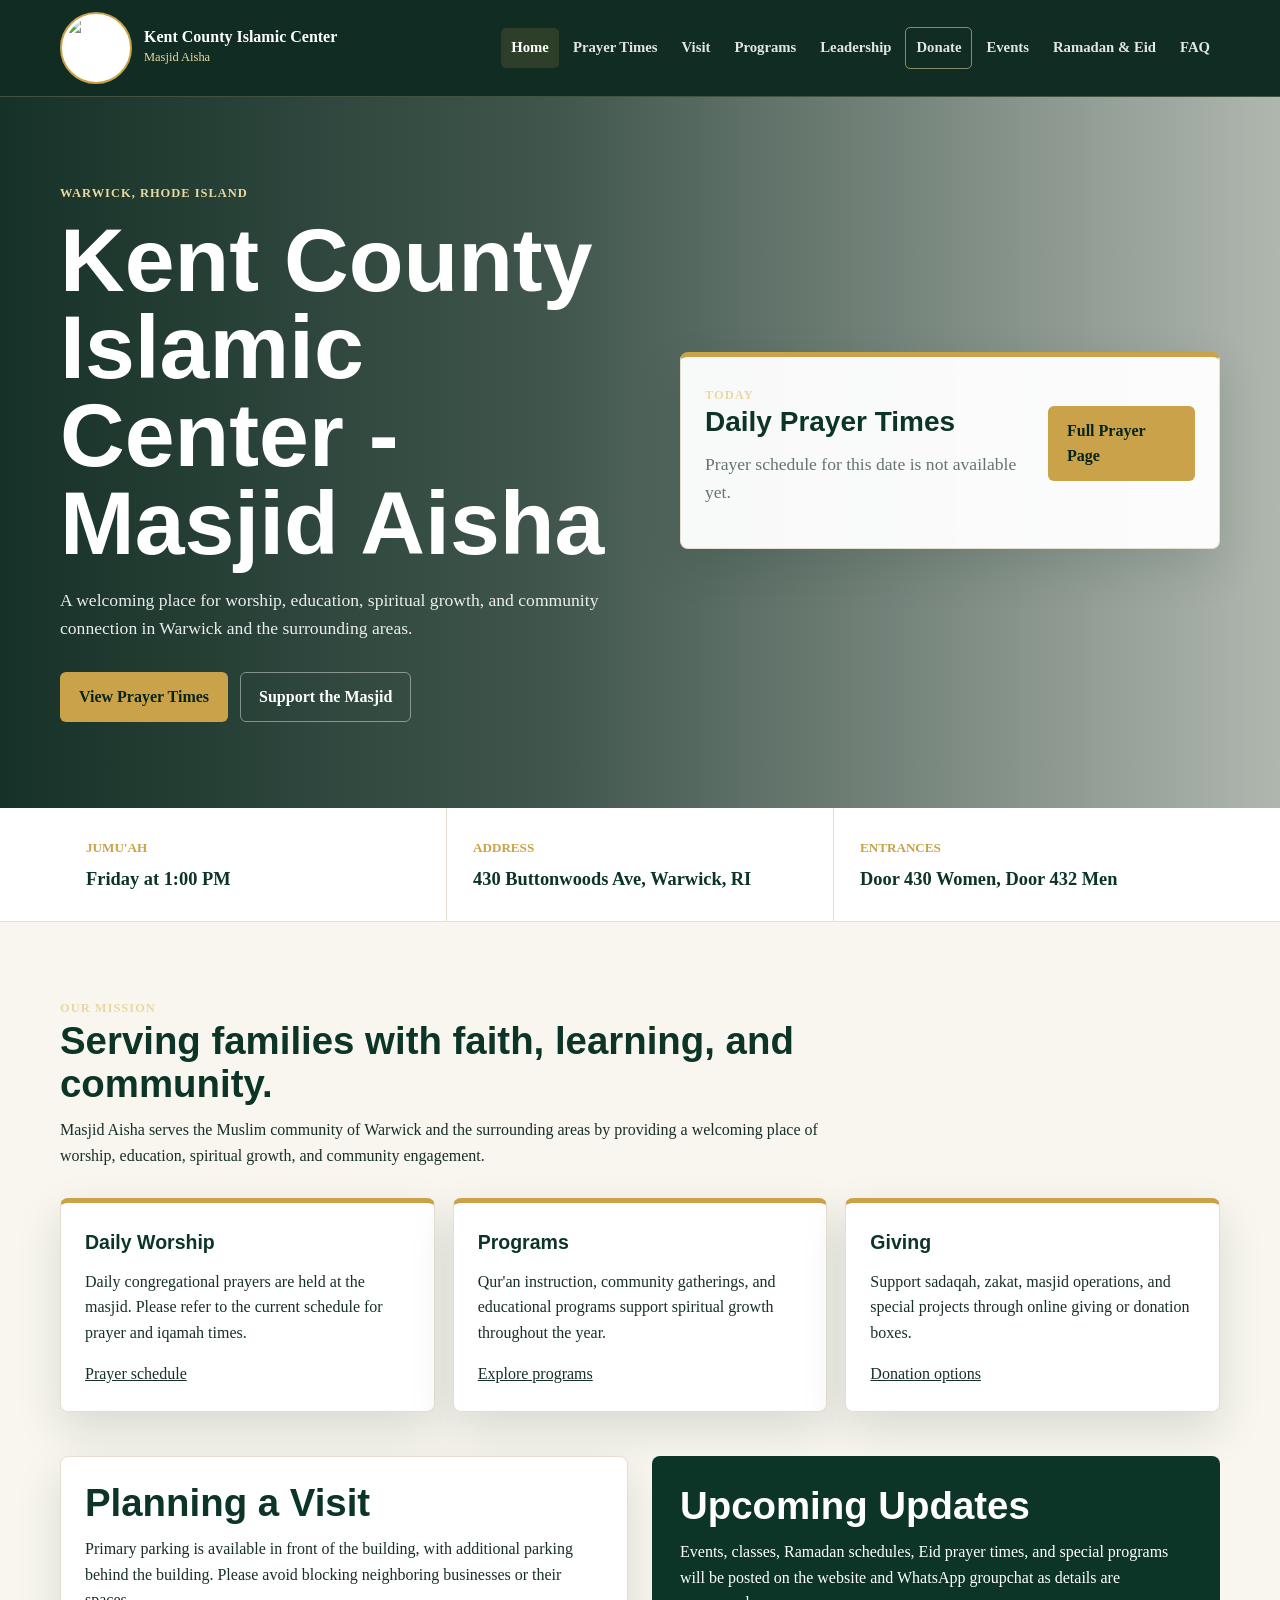
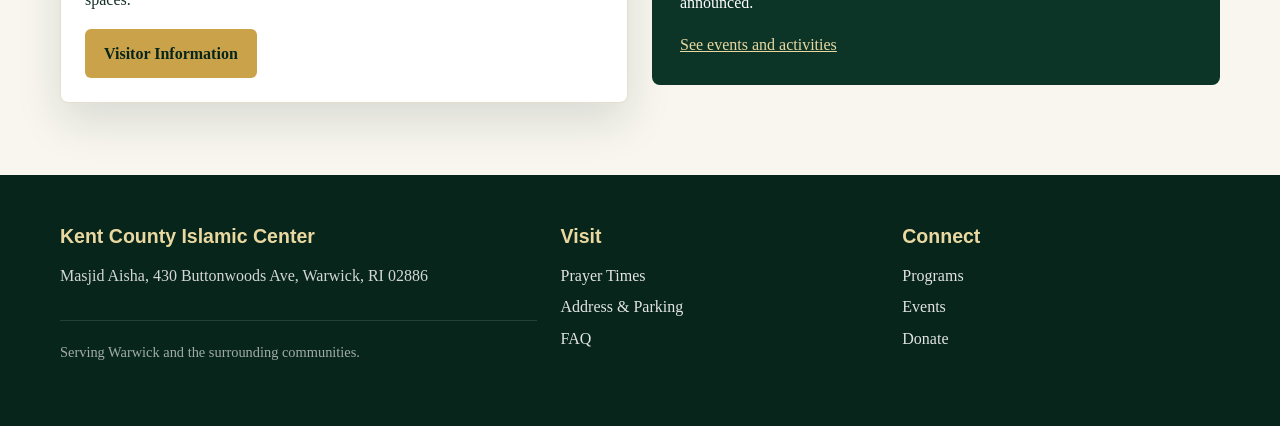
==== index.html @ 5224bf66 "Add files via upload" ====
<!DOCTYPE html>
<html lang="en">
<head>
  <meta charset="UTF-8">
  <meta name="viewport" content="width=device-width, initial-scale=1.0">
  <title>Kent County Islamic Center - Masjid Aisha</title>
  <link rel="stylesheet" href="styles.css">
</head>
<body>
  <header class="site-header">
    <div class="nav-wrap">
      <a class="brand" href="index.html">
        <img class="brand-logo" src="assets/kcic-logo.jpg" alt="Kent County Islamic Center Masjid Aisha logo">
        <span class="brand-text"><strong>Kent County Islamic Center</strong><span>Masjid Aisha</span></span>
      </a>
      <input class="nav-toggle" id="nav-toggle" type="checkbox">
      <label class="menu-button" for="nav-toggle" aria-label="Open navigation"><span></span></label>
      <nav class="main-nav">
        <a class="active" href="index.html">Home</a>
        <a href="prayer-times.html">Prayer Times</a>
        <a href="visit.html">Visit</a>
        <a href="programs.html">Programs</a>
        <a href="leadership.html">Leadership</a>
        <a class="donate-link" href="donate.html">Donate</a>
        <a href="events.html">Events</a>
        <a href="ramadan-eid.html">Ramadan & Eid</a>
        <a href="faq.html">FAQ</a>
      </nav>
    </div>
  </header>

  <main>
    <section class="hero">
      <div class="hero-inner">
        <div class="hero-copy">
          <span class="eyebrow">Warwick, Rhode Island</span>
          <h1>Kent County Islamic Center - Masjid Aisha</h1>
          <p>A welcoming place for worship, education, spiritual growth, and community connection in Warwick and the surrounding areas.</p>
          <div class="actions">
            <a class="button primary" href="prayer-times.html">View Prayer Times</a>
            <a class="button secondary" href="donate.html">Support the Masjid</a>
          </div>
        </div>
        <div class="home-prayer-card hero-prayer-card card accent">
          <div class="home-prayer-heading">
            <div>
              <span class="eyebrow">Today</span>
              <h2 id="home-prayer-title">Daily Prayer Times</h2>
              <p id="home-prayer-status">Loading today's prayer schedule...</p>
            </div>
            <a class="button primary" href="prayer-times.html">Full Prayer Page</a>
          </div>
          <div id="home-prayer-rows" class="home-prayer-rows" aria-live="polite"></div>
        </div>
      </div>
    </section>

    <section class="quick-strip">
      <div class="quick-grid">
        <div class="quick-item"><span>Jumu'ah</span><strong>Friday at 1:00 PM</strong></div>
        <div class="quick-item"><span>Address</span><strong>430 Buttonwoods Ave, Warwick, RI</strong></div>
        <div class="quick-item"><span>Entrances</span><strong>Door 430 Women, Door 432 Men</strong></div>
      </div>
    </section>

    <section class="section home-overview-section">
      <div class="section-header">
        <span class="eyebrow">Our Mission</span>
        <h2>Serving families with faith, learning, and community.</h2>
        <p>Masjid Aisha serves the Muslim community of Warwick and the surrounding areas by providing a welcoming place of worship, education, spiritual growth, and community engagement.</p>
      </div>
      <div class="grid">
        <article class="card accent">
          <h3>Daily Worship</h3>
          <p>Daily congregational prayers are held at the masjid. Please refer to the current schedule for prayer and iqamah times.</p>
          <a href="prayer-times.html">Prayer schedule</a>
        </article>
        <article class="card accent">
          <h3>Programs</h3>
          <p>Qur'an instruction, community gatherings, and educational programs support spiritual growth throughout the year.</p>
          <a href="programs.html">Explore programs</a>
        </article>
        <article class="card accent">
          <h3>Giving</h3>
          <p>Support sadaqah, zakat, masjid operations, and special projects through online giving or donation boxes.</p>
          <a href="donate.html">Donation options</a>
        </article>
      </div>
    </section>

    <section class="section two-col home-followup-section">
      <div class="card">
        <h2>Planning a Visit</h2>
        <p>Primary parking is available in front of the building, with additional parking behind the building. Please avoid blocking neighboring businesses or their spaces.</p>
        <a class="button primary" href="visit.html">Visitor Information</a>
      </div>
      <div class="callout">
        <h2>Upcoming Updates</h2>
        <p>Events, classes, Ramadan schedules, Eid prayer times, and special programs will be posted on the website and WhatsApp groupchat as details are announced.</p>
        <a href="events.html">See events and activities</a>
      </div>
    </section>
  </main>

  <footer class="site-footer">
    <div class="footer-inner">
      <div>
        <h3>Kent County Islamic Center</h3>
        <p>Masjid Aisha, 430 Buttonwoods Ave, Warwick, RI 02886</p>
        <p class="fine-print">Serving Warwick and the surrounding communities.</p>
      </div>
      <div>
        <h3>Visit</h3>
        <a href="prayer-times.html">Prayer Times</a>
        <a href="visit.html">Address & Parking</a>
        <a href="faq.html">FAQ</a>
      </div>
      <div>
        <h3>Connect</h3>
        <a href="programs.html">Programs</a>
        <a href="events.html">Events</a>
        <a href="donate.html">Donate</a>
      </div>
    </div>
  </footer>
  <script src="prayer-schedule.js"></script>
  <script>
    function homePrayerRow(prayer, activeName) {
      const iqamah = prayer.iqamah || "-";
      const sunrise = prayer.sunrise ? `<span>Sunrise: ${prayer.sunrise}</span>` : "";
      const active = prayer.name === activeName ? "active-home-prayer-row" : "";
      return `
        <div class="home-prayer-row ${active}">
          <strong>${prayer.name}</strong>
          <span>Adhan: ${prayer.adhan}</span>
          <span>Iqamah: ${iqamah}</span>
          ${sunrise}
        </div>
      `;
    }

    function renderHomePrayerSchedule() {
      const today = getTodayPrayerSchedule();
      const title = document.getElementById("home-prayer-title");
      const status = document.getElementById("home-prayer-status");
      const rows = document.getElementById("home-prayer-rows");

      if (!today) {
        title.textContent = "Daily Prayer Times";
        status.textContent = "Prayer schedule for this date is not available yet.";
        rows.innerHTML = "";
        return;
      }

      title.textContent = `July ${today.date}, 2026`;
      status.textContent = "Today's Adhan and Iqamah times.";
      const activeName = getActivePrayerName(today);
      rows.innerHTML = getDisplayPrayers(today).map((prayer) => homePrayerRow(prayer, activeName)).join("");
    }

    renderHomePrayerSchedule();
    window.setInterval(renderHomePrayerSchedule, 60000);
    updateAtMidnight(renderHomePrayerSchedule);
  </script>
</body>
</html>
---- styles.css ----
:root {
  --green-950: #08251b;
  --green-900: #0d3527;
  --green-800: #144532;
  --green-700: #1f5d43;
  --gold: #c9a24a;
  --gold-light: #ead8a1;
  --white: #ffffff;
  --cream: #f8f6ef;
  --ink: #173027;
  --muted: #65746e;
  --line: #e6dfcf;
  --shadow: 0 18px 45px rgba(8, 37, 27, 0.13);
}

* {
  box-sizing: border-box;
}

html {
  scroll-behavior: smooth;
}

body {
  margin: 0;
  font-family: "Palatino Linotype", Palatino, Georgia, "Times New Roman", serif;
  color: var(--ink);
  background: var(--cream);
  line-height: 1.6;
}

img {
  max-width: 100%;
  display: block;
}

a {
  color: inherit;
}

.site-header {
  position: sticky;
  top: 0;
  z-index: 20;
  background: rgba(8, 37, 27, 0.96);
  border-bottom: 1px solid rgba(234, 216, 161, 0.22);
}

.nav-wrap {
  width: min(1160px, calc(100% - 32px));
  margin: 0 auto;
  display: flex;
  align-items: center;
  justify-content: space-between;
  gap: 20px;
  min-height: 96px;
}

.brand {
  display: flex;
  align-items: center;
  gap: 12px;
  color: var(--white);
  text-decoration: none;
  min-width: 220px;
}

.brand-mark {
  width: 46px;
  height: 46px;
  display: grid;
  place-items: center;
  border: 2px solid var(--gold);
  border-radius: 50%;
  color: var(--gold-light);
  font-weight: 700;
  letter-spacing: 0;
}

.brand-logo {
  width: 72px;
  height: 72px;
  border-radius: 50%;
  object-fit: cover;
  background: var(--white);
  border: 2px solid var(--gold);
  padding: 3px;
}

.brand-text strong,
.brand-text span {
  display: block;
}

.brand-text strong {
  font-family: "Palatino Linotype", Palatino, Georgia, "Times New Roman", serif;
  font-size: 1rem;
  line-height: 1.15;
}

.brand-text span {
  color: var(--gold-light);
  font-size: 0.78rem;
  margin-top: 2px;
}

.nav-toggle {
  display: none;
}

.menu-button {
  display: none;
  width: 44px;
  height: 44px;
  border: 1px solid rgba(234, 216, 161, 0.38);
  border-radius: 6px;
  color: var(--white);
  align-items: center;
  justify-content: center;
  cursor: pointer;
}

.menu-button span,
.menu-button span::before,
.menu-button span::after {
  width: 20px;
  height: 2px;
  background: var(--gold-light);
  display: block;
  content: "";
}

.menu-button span::before {
  transform: translateY(-7px);
}

.menu-button span::after {
  transform: translateY(5px);
}

.main-nav {
  display: flex;
  align-items: center;
  justify-content: flex-end;
  gap: 4px;
  flex-wrap: wrap;
}

.main-nav a {
  font-family: "Palatino Linotype", Palatino, Georgia, "Times New Roman", serif;
  color: rgba(255, 255, 255, 0.88);
  text-decoration: none;
  font-size: 0.92rem;
  font-weight: 600;
  padding: 8px 10px;
  border-radius: 5px;
}

.main-nav a:hover,
.main-nav a.active {
  background: rgba(201, 162, 74, 0.16);
  color: var(--white);
}

.donate-link {
  border: 1px solid rgba(234, 216, 161, 0.55);
}

.hero {
  min-height: 650px;
  position: relative;
  display: grid;
  align-items: center;
  background:
    linear-gradient(90deg, rgba(8, 37, 27, 0.94), rgba(8, 37, 27, 0.76) 44%, rgba(8, 37, 27, 0.3)),
    url("assets/masjid-hero.png") center / cover no-repeat;
  color: var(--white);
}

.hero-inner {
  width: min(1160px, calc(100% - 32px));
  margin: 0 auto;
  display: grid;
  grid-template-columns: minmax(0, 1fr) minmax(430px, 0.95fr);
  gap: 34px;
  align-items: center;
  padding: 82px 0 86px;
}

.hero-copy {
  min-width: 0;
}

.eyebrow {
  color: var(--gold-light);
  font-weight: 700;
  text-transform: uppercase;
  letter-spacing: 0.08em;
  font-size: 0.78rem;
}

.hero h1,
.page-hero h1 {
  font-family: Arial, Helvetica, sans-serif;
  margin: 12px 0 18px;
  max-width: 760px;
  font-size: clamp(2.4rem, 7vw, 5.8rem);
  line-height: 0.98;
  letter-spacing: 0;
}

.hero p,
.page-hero p {
  max-width: 690px;
  font-size: 1.1rem;
  color: rgba(255, 255, 255, 0.9);
}

.actions {
  display: flex;
  gap: 12px;
  flex-wrap: wrap;
  margin-top: 30px;
}

.button {
  display: inline-flex;
  align-items: center;
  justify-content: center;
  min-height: 46px;
  padding: 11px 18px;
  border-radius: 6px;
  text-decoration: none;
  font-weight: 700;
  border: 1px solid transparent;
}

.button.primary {
  background: var(--gold);
  color: var(--green-950);
}

.button.secondary {
  color: var(--white);
  border-color: rgba(255, 255, 255, 0.42);
}

.button.light {
  background: var(--white);
  color: var(--green-900);
}

.quick-strip {
  background: var(--white);
  border-bottom: 1px solid var(--line);
}

.quick-grid {
  width: min(1160px, calc(100% - 32px));
  margin: 0 auto;
  display: grid;
  grid-template-columns: repeat(3, 1fr);
  gap: 1px;
  background: var(--line);
}

.quick-item {
  background: var(--white);
  padding: 26px;
}

.quick-item span {
  color: var(--gold);
  font-weight: 700;
  font-size: 0.82rem;
  text-transform: uppercase;
}

.quick-item strong {
  display: block;
  margin-top: 6px;
  color: var(--green-900);
  font-size: 1.15rem;
}

.section,
.page-content {
  width: min(1160px, calc(100% - 32px));
  margin: 0 auto;
  padding: 72px 0;
}

.section-header {
  max-width: 760px;
  margin-bottom: 30px;
}

.home-overview-section {
  padding-bottom: 26px;
}

.home-followup-section {
  padding-top: 18px;
}

h2 {
  font-family: Arial, Helvetica, sans-serif;
  margin: 0 0 12px;
  color: var(--green-900);
  font-size: clamp(1.8rem, 3vw, 2.7rem);
  line-height: 1.12;
  letter-spacing: 0;
}

h3 {
  font-family: Arial, Helvetica, sans-serif;
  margin: 0 0 10px;
  color: var(--green-900);
  font-size: 1.22rem;
}

p {
  margin: 0 0 16px;
}

.grid {
  display: grid;
  grid-template-columns: repeat(3, 1fr);
  gap: 18px;
}

.two-col {
  display: grid;
  grid-template-columns: 1fr 1fr;
  gap: 24px;
  align-items: start;
}

.card {
  background: var(--white);
  border: 1px solid var(--line);
  border-radius: 8px;
  padding: 24px;
  box-shadow: var(--shadow);
}

.card.accent {
  border-top: 5px solid var(--gold);
}

.prayer-layout {
  display: grid;
  grid-template-columns: minmax(0, 1.45fr) minmax(320px, 0.55fr);
  gap: 24px;
  align-items: start;
}

.today-prayer-card {
  min-height: 100%;
}

.daily-focus-card {
  padding: 30px;
}

.daily-prayer-list {
  display: grid;
  gap: 12px;
  margin-top: 24px;
}

.daily-prayer-row {
  display: grid;
  grid-template-columns: 150px 1fr;
  gap: 18px;
  align-items: center;
  padding: 16px 18px;
  border: 1px solid var(--line);
  border-radius: 8px;
  background: linear-gradient(90deg, #ffffff, #fbf9f1);
}

.daily-prayer-row h3 {
  margin: 0;
  font-size: 1.28rem;
}

.daily-times {
  display: grid;
  grid-template-columns: repeat(auto-fit, minmax(120px, 1fr));
  gap: 12px;
}

.daily-times div {
  min-height: 58px;
  display: flex;
  flex-direction: column;
  justify-content: center;
  gap: 2px;
  padding: 10px 14px;
  border-radius: 7px;
  background: rgba(13, 53, 39, 0.06);
}

.daily-times span {
  color: var(--muted);
  font-size: 0.78rem;
  font-weight: 700;
  text-transform: uppercase;
  letter-spacing: 0.06em;
}

.daily-times strong {
  color: var(--green-900);
  font-size: 1.16rem;
}

.muted-time {
  color: var(--muted);
}

.daily-prayer-row.active-prayer-row {
  background: var(--green-900);
  border-color: var(--green-800);
  box-shadow: 0 18px 35px rgba(8, 37, 27, 0.22);
}

.daily-prayer-row.active-prayer-row h3,
.daily-prayer-row.active-prayer-row strong {
  color: var(--white);
}

.daily-prayer-row.active-prayer-row .daily-times div {
  background: rgba(255, 255, 255, 0.08);
  border: 1px solid rgba(234, 216, 161, 0.18);
}

.daily-prayer-row.active-prayer-row span {
  color: var(--gold-light);
}

.prayer-grid {
  display: grid;
  grid-template-columns: repeat(3, 1fr);
  gap: 14px;
  margin-top: 22px;
}

.prayer-tile {
  border: 1px solid var(--line);
  border-radius: 8px;
  padding: 18px;
  background: linear-gradient(180deg, #ffffff, #fbf9f1);
}

.prayer-tile h3 {
  margin-bottom: 14px;
}

.prayer-tile div {
  display: flex;
  align-items: baseline;
  justify-content: space-between;
  gap: 14px;
  padding: 8px 0;
  border-top: 1px solid var(--line);
}

.prayer-tile span {
  color: var(--muted);
  font-size: 0.86rem;
}

.prayer-tile strong {
  color: var(--green-900);
  font-size: 1.08rem;
  white-space: nowrap;
}

.sunrise-tile {
  background: var(--green-900);
}

.sunrise-tile h3,
.sunrise-tile strong {
  color: var(--white);
}

.sunrise-tile span {
  color: var(--gold-light);
}

.sunrise-tile div {
  border-top-color: rgba(234, 216, 161, 0.28);
}

.schedule-note {
  margin: 18px 0 0;
  color: var(--muted);
  font-size: 0.95rem;
}

.home-prayer-section {
  padding-bottom: 0;
}

.home-prayer-card {
  max-width: 860px;
  margin: 0 auto;
}

.hero-prayer-card {
  width: 100%;
  max-width: 540px;
  justify-self: end;
  margin: 0;
  background: rgba(255, 255, 255, 0.96);
  backdrop-filter: blur(8px);
}

.hero-prayer-card h2 {
  font-size: 1.75rem;
}

.home-prayer-heading {
  display: flex;
  align-items: center;
  justify-content: space-between;
  gap: 20px;
  margin-bottom: 18px;
}

.home-prayer-heading p {
  margin-bottom: 0;
  color: var(--muted);
}

.home-prayer-rows {
  display: grid;
  gap: 8px;
}

.home-prayer-row {
  display: grid;
  grid-template-columns: 1fr 1fr 1fr auto;
  gap: 14px;
  align-items: center;
  padding: 12px 14px;
  border: 1px solid var(--line);
  border-radius: 7px;
  background: #fbf9f1;
}

.home-prayer-row strong {
  color: var(--green-900);
}

.home-prayer-row span {
  color: var(--ink);
  font-size: 0.95rem;
  white-space: nowrap;
}

.active-home-prayer-row {
  background: var(--green-900);
  border-color: var(--green-800);
}

.active-home-prayer-row strong,
.active-home-prayer-row span {
  color: var(--white);
}

.active-home-prayer-row span:last-child {
  color: var(--gold-light);
}

.monthly-schedule-card {
  margin-top: 24px;
  padding: 0;
  overflow: hidden;
}

.schedule-table-header {
  padding: 24px;
  display: flex;
  align-items: end;
  justify-content: space-between;
  gap: 22px;
  border-bottom: 1px solid var(--line);
}

.schedule-table-header p {
  max-width: 390px;
  margin: 0;
  color: var(--muted);
}

.schedule-table-wrap {
  overflow-x: auto;
}

.schedule-table {
  width: 100%;
  min-width: 1060px;
  border-collapse: collapse;
  background: var(--white);
}

.schedule-table th,
.schedule-table td {
  padding: 13px 12px;
  border-bottom: 1px solid var(--line);
  text-align: left;
  font-size: 0.9rem;
  white-space: nowrap;
}

.schedule-table th {
  background: var(--green-900);
  color: var(--white);
  position: sticky;
  top: 0;
}

.schedule-table tr.current-day td {
  background: rgba(201, 162, 74, 0.18);
  color: var(--green-950);
  font-weight: 700;
}

.schedule-table tr.current-day td:first-child {
  border-left: 5px solid var(--gold);
}

.program-grid {
  display: grid;
  grid-template-columns: repeat(2, 1fr);
  gap: 18px;
}

.program-card {
  min-height: 300px;
  display: flex;
  flex-direction: column;
  justify-content: space-between;
}

.program-badge {
  display: inline-flex;
  align-items: center;
  width: fit-content;
  min-height: 30px;
  padding: 5px 10px;
  margin-bottom: 14px;
  border-radius: 999px;
  background: rgba(201, 162, 74, 0.16);
  color: var(--green-900);
  border: 1px solid rgba(201, 162, 74, 0.42);
  font-size: 0.78rem;
  font-weight: 700;
  text-transform: uppercase;
  letter-spacing: 0.06em;
}

.program-details {
  margin: 18px 0 0;
  padding: 0;
  border-top: 1px solid var(--line);
}

.program-details div {
  display: grid;
  grid-template-columns: 86px 1fr;
  gap: 14px;
  padding: 11px 0;
  border-bottom: 1px solid var(--line);
}

.program-details div:last-child {
  border-bottom: 0;
}

.program-details dt {
  color: var(--muted);
  font-size: 0.9rem;
}

.program-details dd {
  margin: 0;
  color: var(--green-900);
  font-weight: 700;
}

.beginner-card {
  border-top: 5px solid var(--green-700);
}

.programs-secondary {
  margin-top: 48px;
}

.donation-hero-card {
  display: grid;
  grid-template-columns: auto 1fr;
  gap: 22px;
  align-items: center;
}

.donation-logo {
  width: 116px;
  height: 116px;
  border-radius: 50%;
  object-fit: cover;
  border: 3px solid var(--gold);
  background: var(--white);
}

.donation-grid {
  display: grid;
  grid-template-columns: repeat(3, 1fr);
  gap: 18px;
  margin-top: 24px;
}

.donation-card {
  min-height: 218px;
  display: flex;
  flex-direction: column;
  justify-content: space-between;
  gap: 18px;
}

.donation-card-top {
  display: flex;
  align-items: center;
  gap: 10px;
  margin-bottom: 12px;
}

.donation-icon {
  width: 34px;
  height: 34px;
  flex: 0 0 34px;
  display: inline-grid;
  place-items: center;
  border-radius: 8px;
  background: var(--green-900);
  color: var(--gold-light);
  border: 1px solid rgba(201, 162, 74, 0.42);
  font-size: 0.78rem;
  font-weight: 800;
}

.donation-badge {
  width: 42px;
  height: 42px;
  flex: 0 0 42px;
  object-fit: cover;
  border-radius: 10px;
  box-shadow: 0 8px 16px rgba(8, 37, 27, 0.18);
}

.donation-card .method {
  color: var(--gold);
  font-weight: 700;
  text-transform: uppercase;
  font-size: 0.78rem;
  letter-spacing: 0.08em;
}

.donation-card .detail {
  font-size: 1.2rem;
  color: var(--green-900);
  font-weight: 700;
  overflow-wrap: anywhere;
}

.donation-button {
  width: 100%;
  min-height: 42px;
  gap: 9px;
  box-shadow: 0 10px 22px rgba(8, 37, 27, 0.12);
}

.donation-note {
  display: grid;
  grid-template-columns: 1fr 1fr;
  gap: 18px;
  margin-top: 24px;
}

.donation-type-buttons {
  display: flex;
  flex-wrap: wrap;
  gap: 10px;
  margin-top: 14px;
}

.donation-type-buttons span {
  min-height: 38px;
  display: inline-flex;
  align-items: center;
  justify-content: center;
  padding: 8px 12px;
  border-radius: 999px;
  background: rgba(13, 53, 39, 0.08);
  color: var(--green-900);
  border: 1px solid rgba(201, 162, 74, 0.5);
  font-weight: 700;
  font-size: 0.92rem;
}

.callout .donation-icon {
  background: var(--gold);
  color: var(--green-950);
}

.callout .method {
  color: var(--gold-light);
}

.list {
  margin: 14px 0 0;
  padding-left: 20px;
}

.list li {
  margin: 8px 0;
}

.page-hero {
  background:
    linear-gradient(90deg, rgba(8, 37, 27, 0.96), rgba(13, 53, 39, 0.88)),
    url("assets/masjid-hero.png") center / cover no-repeat;
  color: var(--white);
}

.page-hero .page-hero-inner {
  width: min(1160px, calc(100% - 32px));
  margin: 0 auto;
  padding: 92px 0 76px;
}

.info-table {
  width: 100%;
  border-collapse: collapse;
  overflow: hidden;
  border-radius: 8px;
  background: var(--white);
  border: 1px solid var(--line);
}

.info-table th,
.info-table td {
  padding: 17px;
  border-bottom: 1px solid var(--line);
  text-align: left;
}

.info-table th {
  background: var(--green-900);
  color: var(--white);
}

.info-table tr:last-child td {
  border-bottom: 0;
}

.map-card {
  margin-top: 24px;
  padding: 0;
  overflow: hidden;
}

.map-card-header {
  display: flex;
  align-items: end;
  justify-content: space-between;
  gap: 20px;
  padding: 24px;
  border-bottom: 1px solid var(--line);
}

.map-card-header p {
  margin-bottom: 0;
  color: var(--muted);
}

.map-frame {
  width: 100%;
  min-height: 420px;
  background: var(--green-900);
}

.map-frame iframe {
  width: 100%;
  height: 420px;
  display: block;
  border: 0;
}

.callout {
  background: var(--green-900);
  color: var(--white);
  border-radius: 8px;
  padding: 28px;
}

.callout h2,
.callout h3 {
  color: var(--white);
}

.callout a {
  color: var(--gold-light);
}

.contact-actions {
  display: flex;
  flex-wrap: wrap;
  gap: 12px;
  margin-top: 18px;
}

.contact-callout .button.secondary {
  border-color: rgba(234, 216, 161, 0.55);
}

.leader-list {
  display: grid;
  grid-template-columns: repeat(2, 1fr);
  gap: 14px;
}

.leader {
  background: var(--white);
  border: 1px solid var(--line);
  border-radius: 8px;
  padding: 18px;
}

.leader span {
  display: block;
  color: var(--muted);
  font-size: 0.9rem;
}

.faq-item {
  background: var(--white);
  border: 1px solid var(--line);
  border-radius: 8px;
  padding: 22px;
  margin-bottom: 14px;
}

.site-footer {
  background: var(--green-950);
  color: rgba(255, 255, 255, 0.82);
  padding: 46px 0;
}

.footer-inner {
  width: min(1160px, calc(100% - 32px));
  margin: 0 auto;
  display: grid;
  grid-template-columns: 1.5fr 1fr 1fr;
  gap: 24px;
}

.footer-inner h3 {
  color: var(--gold-light);
}

.footer-inner a {
  color: rgba(255, 255, 255, 0.88);
  display: block;
  text-decoration: none;
  margin: 6px 0;
}

.fine-print {
  border-top: 1px solid rgba(255, 255, 255, 0.12);
  margin-top: 32px;
  padding-top: 20px;
  color: rgba(255, 255, 255, 0.62);
  font-size: 0.9rem;
}

@media (max-width: 900px) {
  .menu-button {
    display: flex;
  }

  .nav-wrap {
    flex-wrap: wrap;
  }

  .main-nav {
    display: none;
    width: 100%;
    padding: 0 0 18px;
  }

  .nav-toggle:checked ~ .main-nav {
    display: grid;
    grid-template-columns: repeat(2, 1fr);
    gap: 8px;
  }

  .main-nav a {
    background: rgba(255, 255, 255, 0.06);
    padding: 11px 12px;
  }

  .hero {
    min-height: 620px;
  }

  .hero-inner {
    grid-template-columns: 1fr;
    gap: 28px;
    align-items: end;
  }

  .hero-prayer-card {
    max-width: 100%;
    justify-self: stretch;
  }

  .quick-grid,
  .grid,
  .prayer-layout,
  .two-col,
  .footer-inner {
    grid-template-columns: 1fr;
  }

  .section,
  .page-content {
    padding: 52px 0;
  }

  .home-overview-section {
    padding-bottom: 20px;
  }

  .home-followup-section {
    padding-top: 14px;
  }

  .leader-list {
    grid-template-columns: 1fr;
  }

  .donation-grid,
  .donation-note,
  .program-grid {
    grid-template-columns: 1fr;
  }

  .prayer-grid {
    grid-template-columns: repeat(2, 1fr);
  }

  .daily-prayer-row,
  .home-prayer-heading,
  .home-prayer-row {
    grid-template-columns: 1fr;
  }

  .home-prayer-heading {
    flex-direction: column;
    align-items: start;
  }

  .schedule-table-header {
    align-items: start;
    flex-direction: column;
  }

  .map-card-header {
    align-items: start;
    flex-direction: column;
  }
}

@media (max-width: 560px) {
  .brand {
    min-width: 0;
  }

  .brand-text strong {
    font-size: 0.9rem;
  }

  .brand-text span {
    font-size: 0.72rem;
  }

  .hero-inner {
    padding: 72px 0 58px;
  }

  .hero h1,
  .page-hero h1 {
    font-size: 2.45rem;
  }

  .nav-toggle:checked ~ .main-nav {
    grid-template-columns: 1fr;
  }

  .info-table th,
  .info-table td {
    padding: 13px;
  }

  .donation-hero-card {
    grid-template-columns: 1fr;
  }

  .donation-logo {
    width: 96px;
    height: 96px;
  }

  .prayer-grid {
    grid-template-columns: 1fr;
  }

  .daily-focus-card {
    padding: 22px;
  }

  .daily-times {
    grid-template-columns: 1fr;
  }

  .map-frame,
  .map-frame iframe {
    min-height: 320px;
    height: 320px;
  }
}
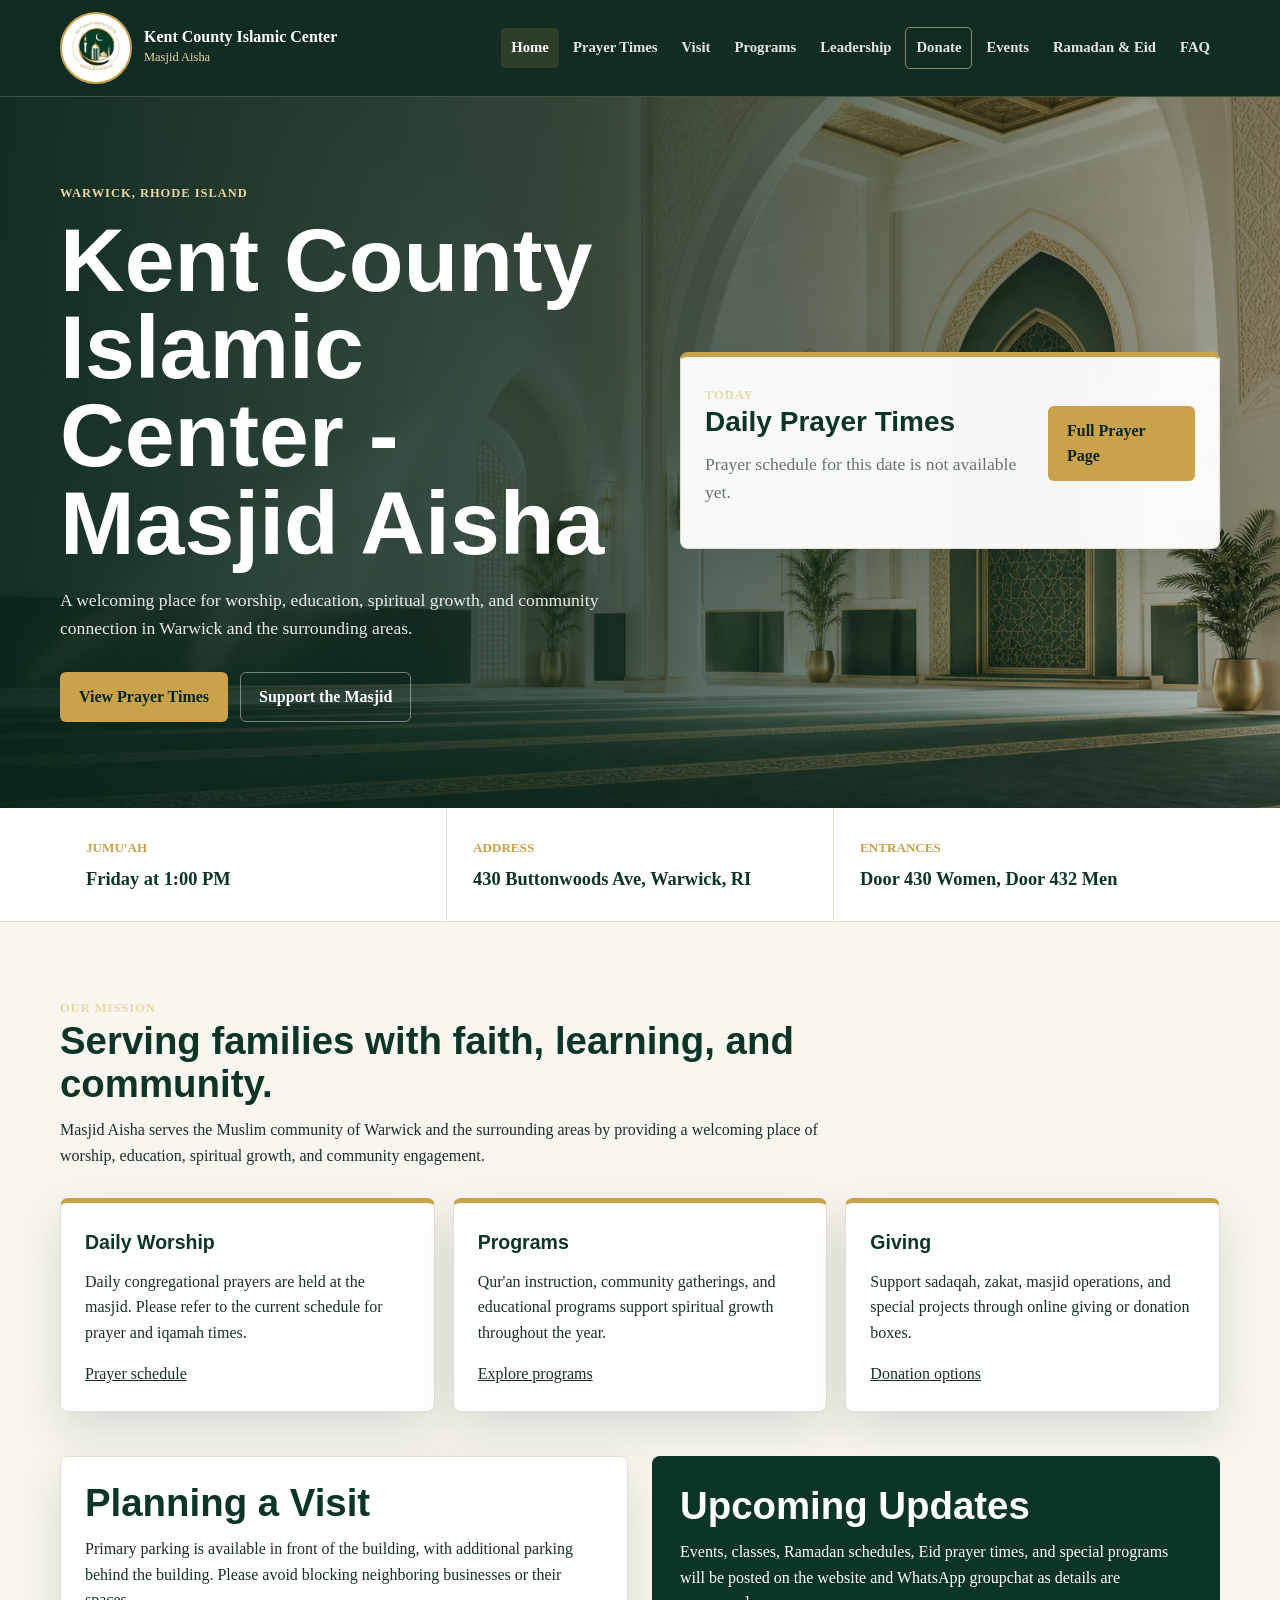
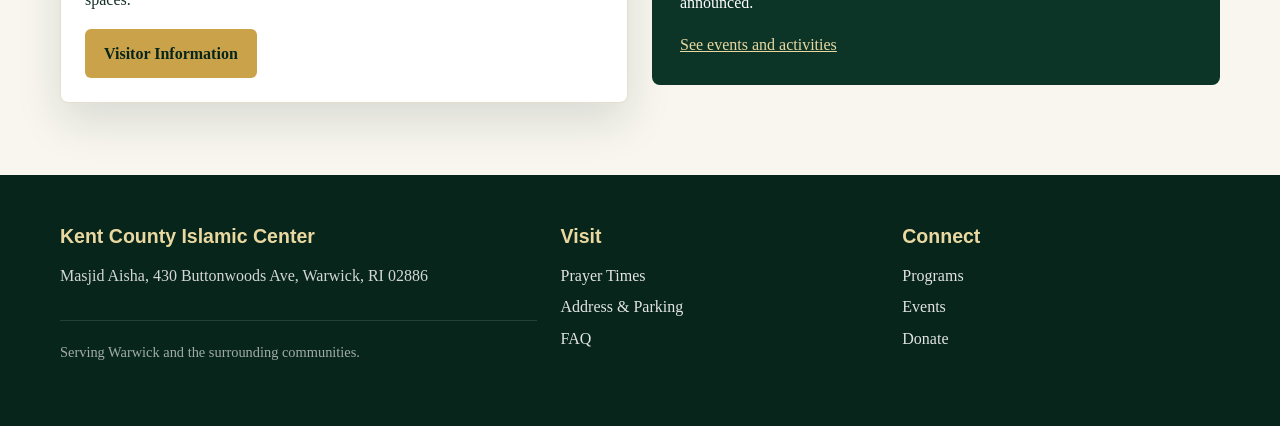
==== commit 128ea470: "Add files via upload" ====
--- a/index.html
+++ b/index.html
@@ -10,7 +10,7 @@
   <header class="site-header">
     <div class="nav-wrap">
       <a class="brand" href="index.html">
-        <img class="brand-logo" src="assets/kcic-logo.jpg" alt="Kent County Islamic Center Masjid Aisha logo">
+        <img class="brand-logo" src="kcic-logo.jpg" alt="Kent County Islamic Center Masjid Aisha logo">
         <span class="brand-text"><strong>Kent County Islamic Center</strong><span>Masjid Aisha</span></span>
       </a>
       <input class="nav-toggle" id="nav-toggle" type="checkbox">
@@ -164,3 +164,6 @@
   </script>
 </body>
 </html>
+
+
+
--- a/styles.css
+++ b/styles.css
@@ -173,7 +173,7 @@
   align-items: center;
   background:
     linear-gradient(90deg, rgba(8, 37, 27, 0.94), rgba(8, 37, 27, 0.76) 44%, rgba(8, 37, 27, 0.3)),
-    url("assets/masjid-hero.png") center / cover no-repeat;
+    url("masjid-hero.png") center / cover no-repeat;
   color: var(--white);
 }
 
@@ -832,7 +832,7 @@
 .page-hero {
   background:
     linear-gradient(90deg, rgba(8, 37, 27, 0.96), rgba(13, 53, 39, 0.88)),
-    url("assets/masjid-hero.png") center / cover no-repeat;
+    url("masjid-hero.png") center / cover no-repeat;
   color: var(--white);
 }
 
@@ -1143,3 +1143,6 @@
     height: 320px;
   }
 }
+
+
+
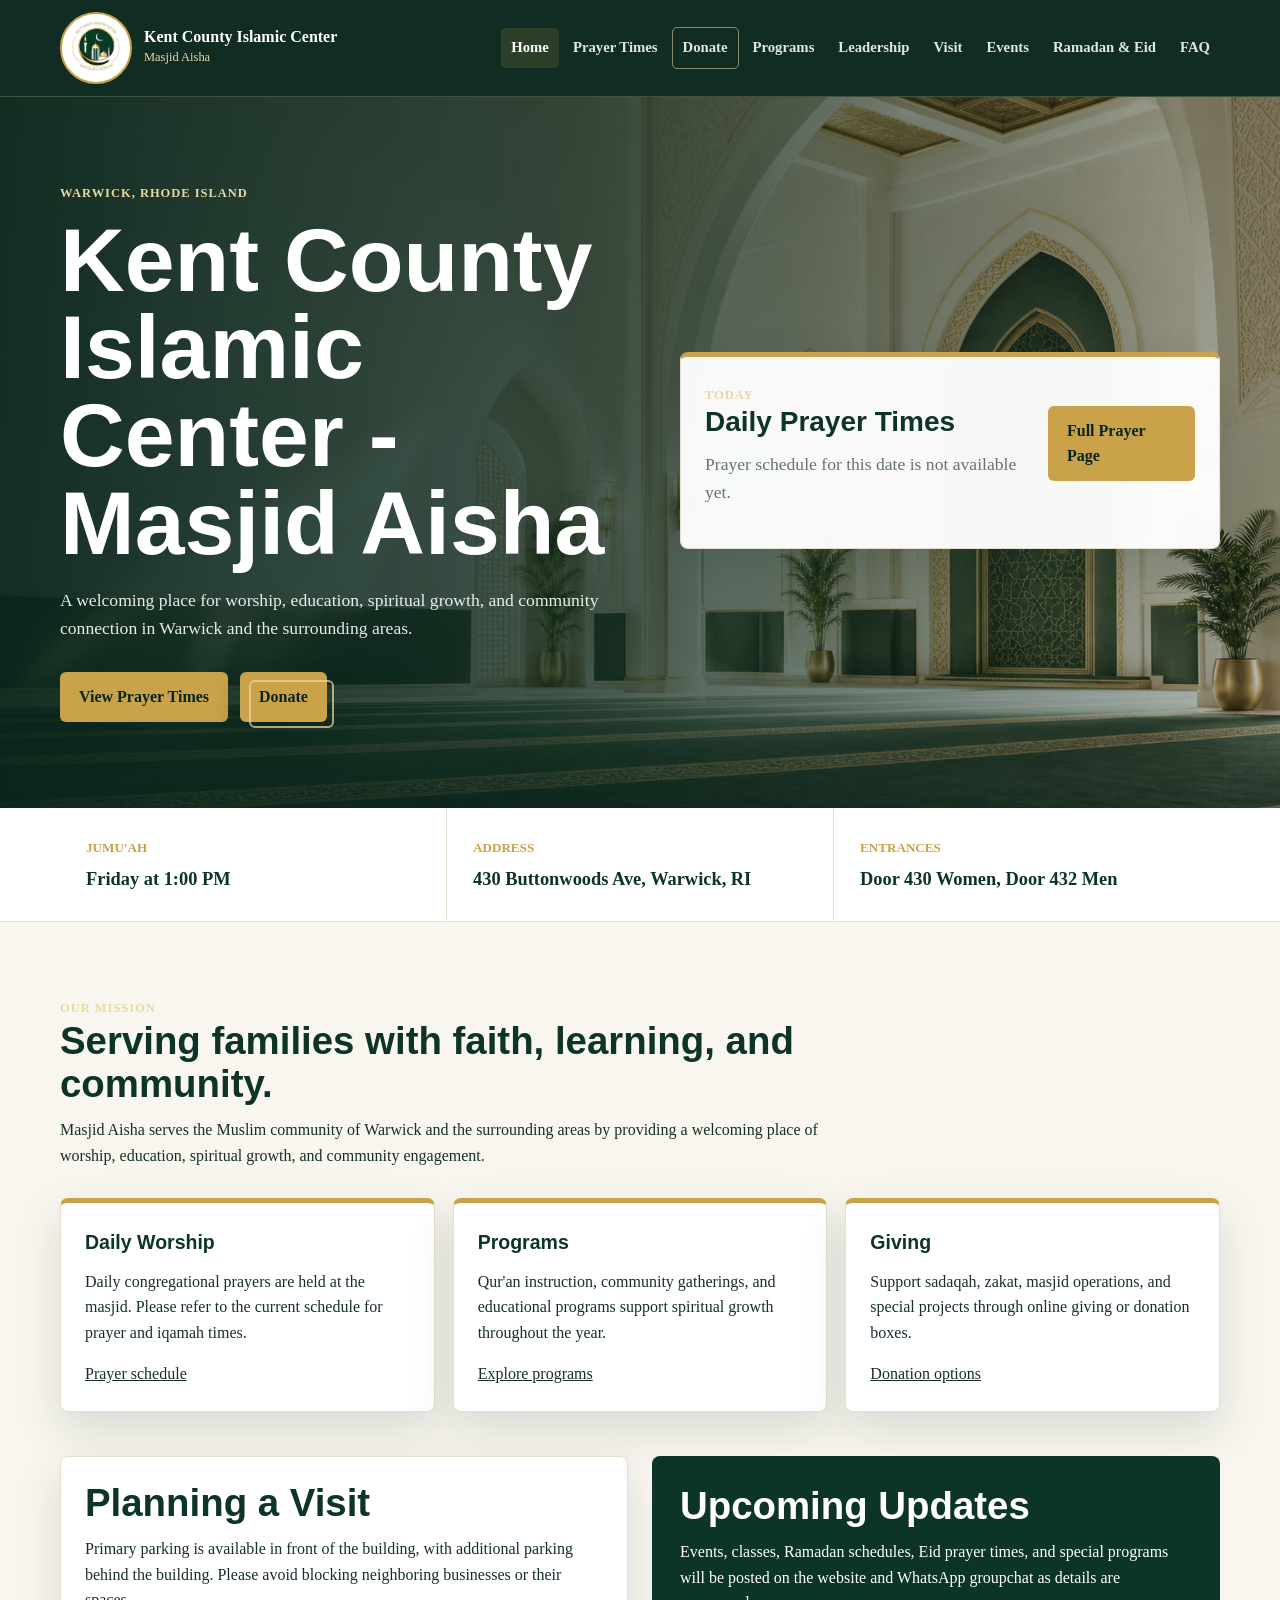
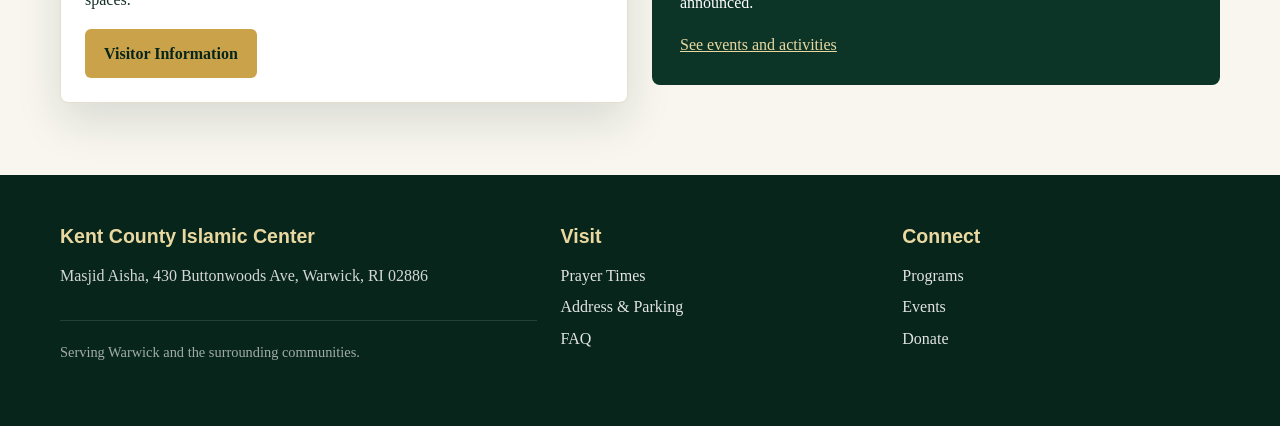
==== commit fcc5be9f: "Add files via upload" ====
--- a/index.html
+++ b/index.html
@@ -4,6 +4,8 @@
   <meta charset="UTF-8">
   <meta name="viewport" content="width=device-width, initial-scale=1.0">
   <title>Kent County Islamic Center - Masjid Aisha</title>
+  <link rel="icon" type="image/jpeg" href="kcic-logo.jpg">
+  <link rel="apple-touch-icon" href="kcic-logo.jpg">
   <link rel="stylesheet" href="styles.css">
 </head>
 <body>
@@ -18,10 +20,10 @@
       <nav class="main-nav">
         <a class="active" href="index.html">Home</a>
         <a href="prayer-times.html">Prayer Times</a>
-        <a href="visit.html">Visit</a>
+        <a class="donate-link" href="donate.html">Donate</a>
         <a href="programs.html">Programs</a>
         <a href="leadership.html">Leadership</a>
-        <a class="donate-link" href="donate.html">Donate</a>
+        <a href="visit.html">Visit</a>
         <a href="events.html">Events</a>
         <a href="ramadan-eid.html">Ramadan & Eid</a>
         <a href="faq.html">FAQ</a>
@@ -38,7 +40,7 @@
           <p>A welcoming place for worship, education, spiritual growth, and community connection in Warwick and the surrounding areas.</p>
           <div class="actions">
             <a class="button primary" href="prayer-times.html">View Prayer Times</a>
-            <a class="button secondary" href="donate.html">Support the Masjid</a>
+            <a class="button primary donate-pop" href="donate.html">Donate</a>
           </div>
         </div>
         <div class="home-prayer-card hero-prayer-card card accent">
@@ -167,3 +169,4 @@
 
 
 
+
--- a/styles.css
+++ b/styles.css
@@ -249,6 +249,27 @@
   background: var(--white);
   color: var(--green-900);
 }
+.donate-pop {
+  position: relative;
+  isolation: isolate;
+  color: var(--green-950);
+  box-shadow: 0 16px 28px rgba(8, 37, 27, 0.28);
+}
+
+.donate-pop::after {
+  content: "";
+  position: absolute;
+  inset: 7px -8px -7px 8px;
+  border: 2px solid rgba(234, 216, 161, 0.72);
+  border-radius: 6px;
+  z-index: -1;
+  transition: transform 0.18s ease, opacity 0.18s ease;
+}
+
+.donate-pop:hover::after {
+  transform: translate(2px, 2px);
+  opacity: 0.95;
+}
 
 .quick-strip {
   background: var(--white);
@@ -1146,3 +1167,64 @@
 
 
 
+
+.schedule-programs-card {
+  margin-top: 24px;
+}
+
+.compact-header {
+  margin-bottom: 20px;
+}
+
+.schedule-programs-grid {
+  display: grid;
+  grid-template-columns: repeat(2, 1fr);
+  gap: 12px;
+}
+
+.schedule-programs-grid div {
+  padding: 14px 16px;
+  border: 1px solid var(--line);
+  border-radius: 8px;
+  background: #fbf9f1;
+}
+
+.schedule-programs-grid strong,
+.schedule-programs-grid span {
+  display: block;
+}
+
+.schedule-programs-grid strong {
+  color: var(--green-900);
+  margin-bottom: 4px;
+}
+
+.schedule-programs-grid span {
+  color: var(--muted);
+  font-size: 0.94rem;
+}
+
+@media (max-width: 900px) {
+  .schedule-programs-grid {
+    grid-template-columns: 1fr;
+  }
+}
+
+
+.side-prayer-stack {
+  display: grid;
+  gap: 18px;
+}
+
+.download-schedule-card {
+  border-top: 5px solid var(--gold);
+}
+
+.download-schedule-card p {
+  color: var(--muted);
+}
+
+.download-button {
+  width: 100%;
+  margin-top: 6px;
+}
